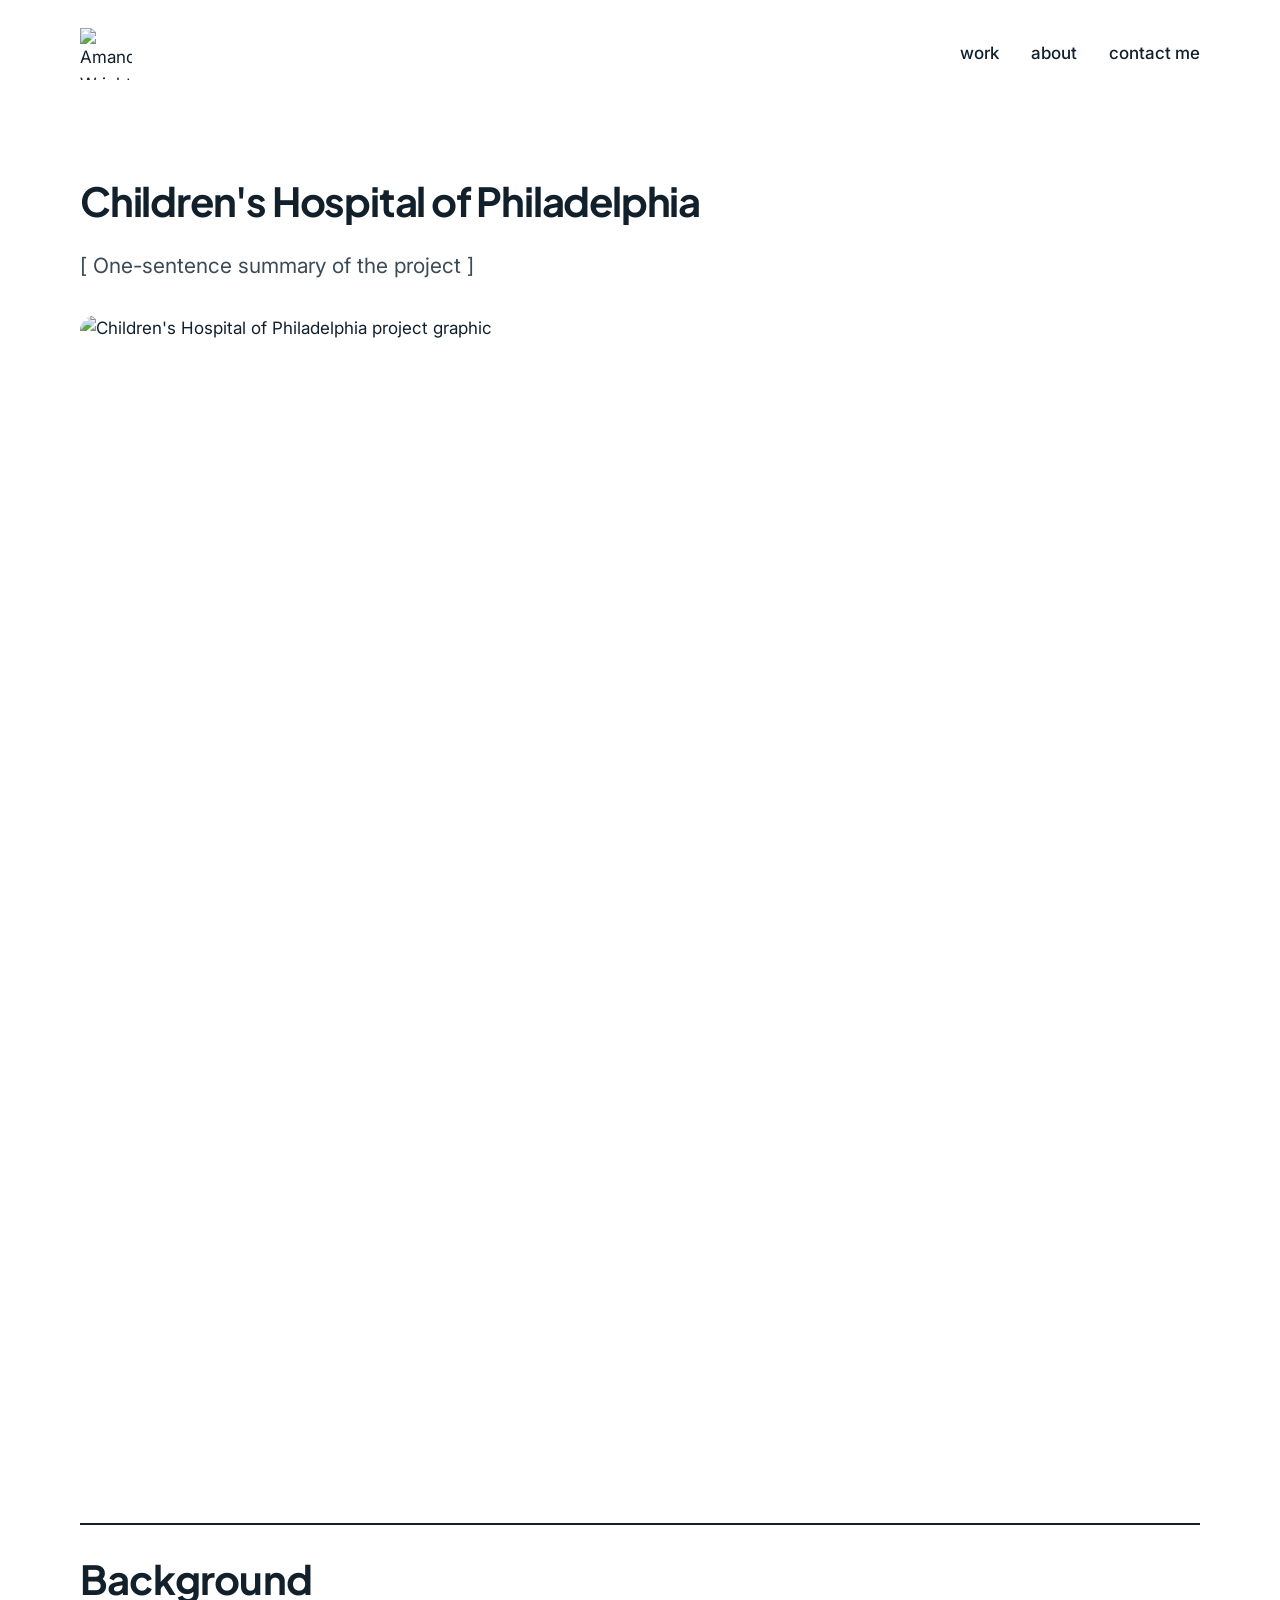
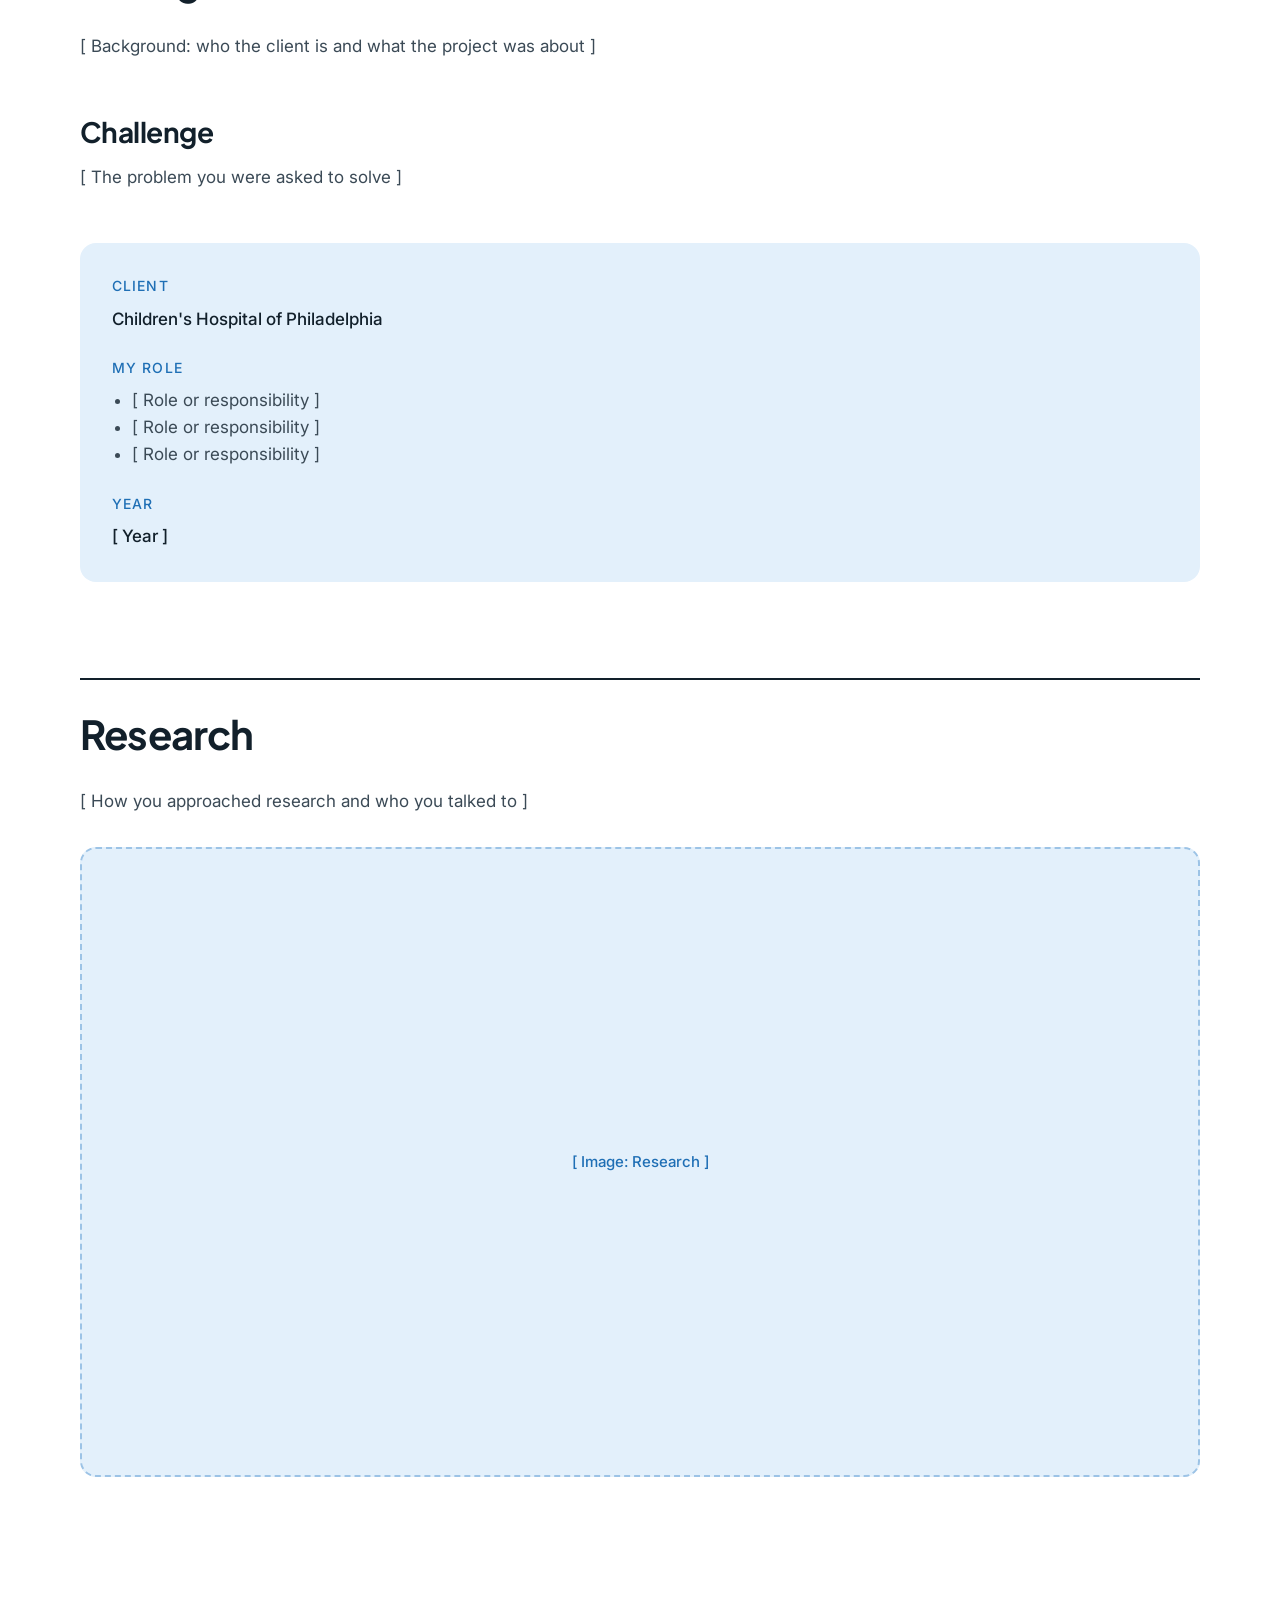
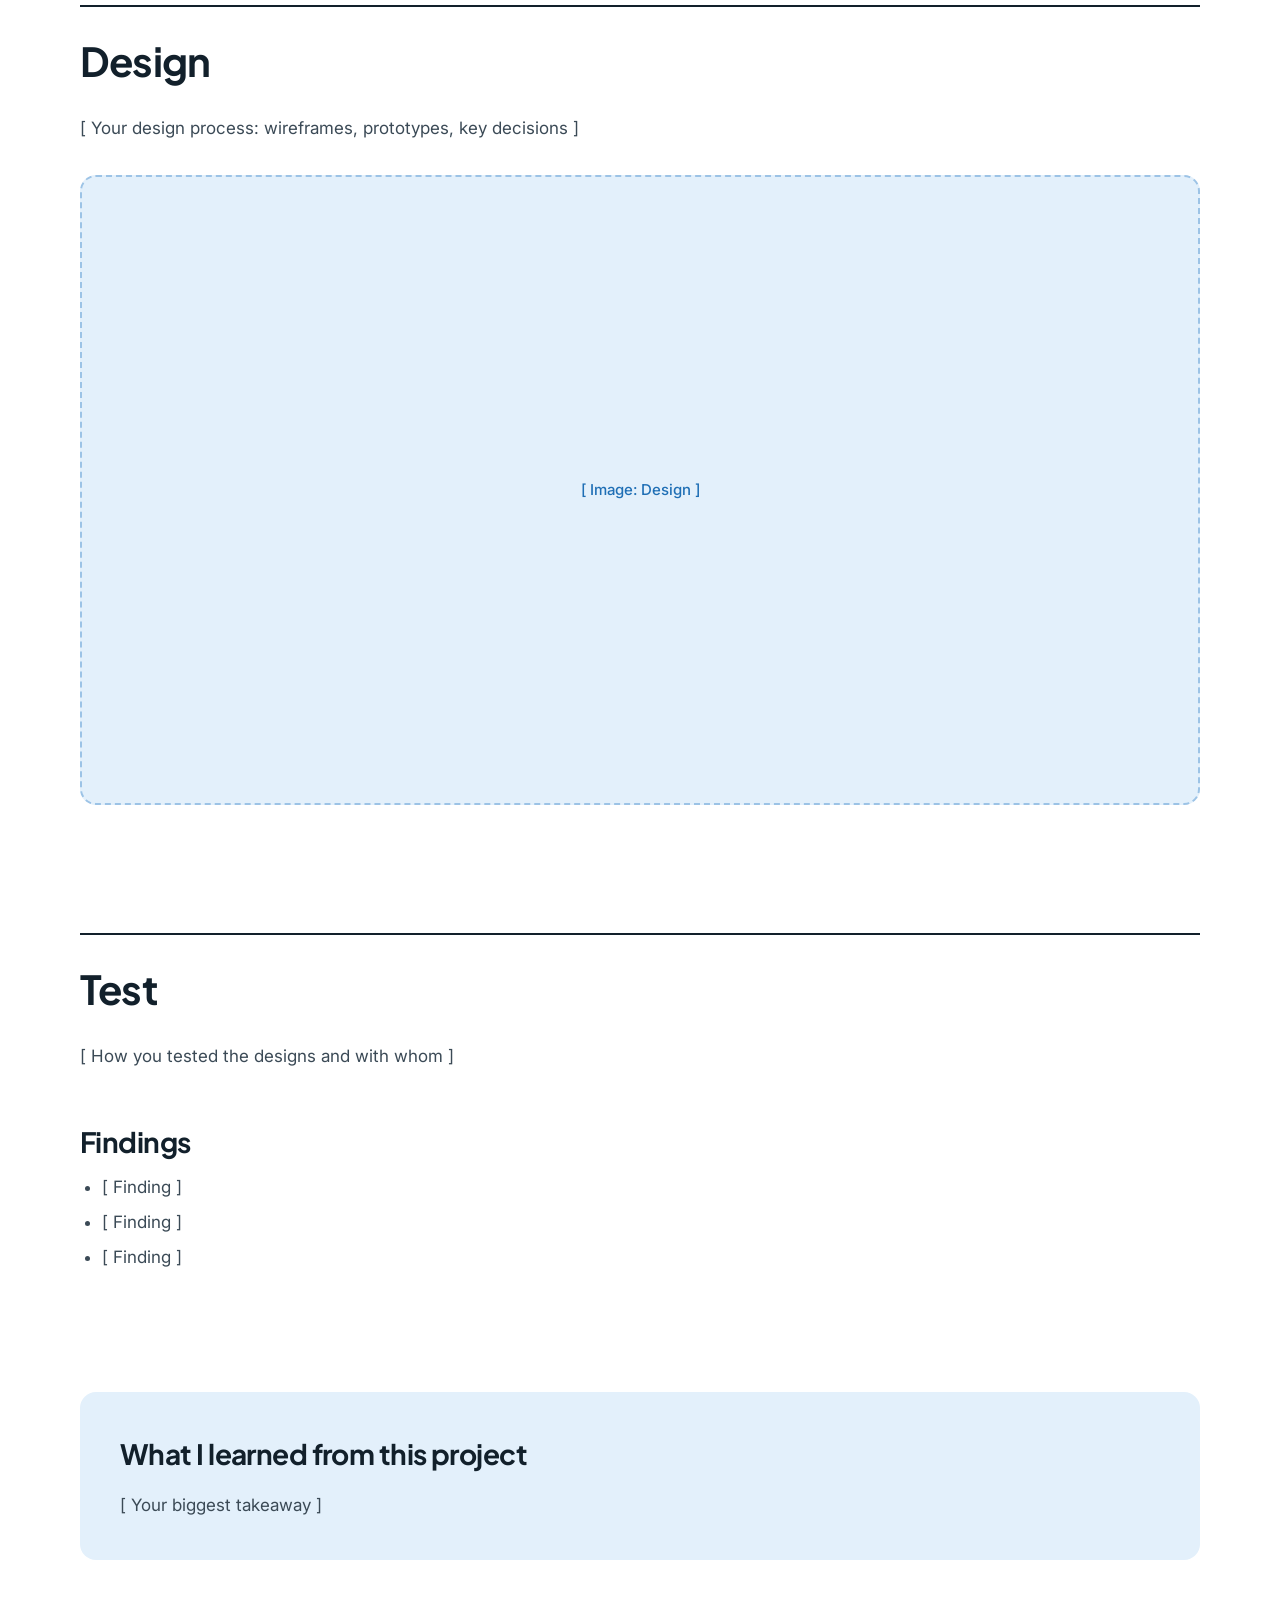
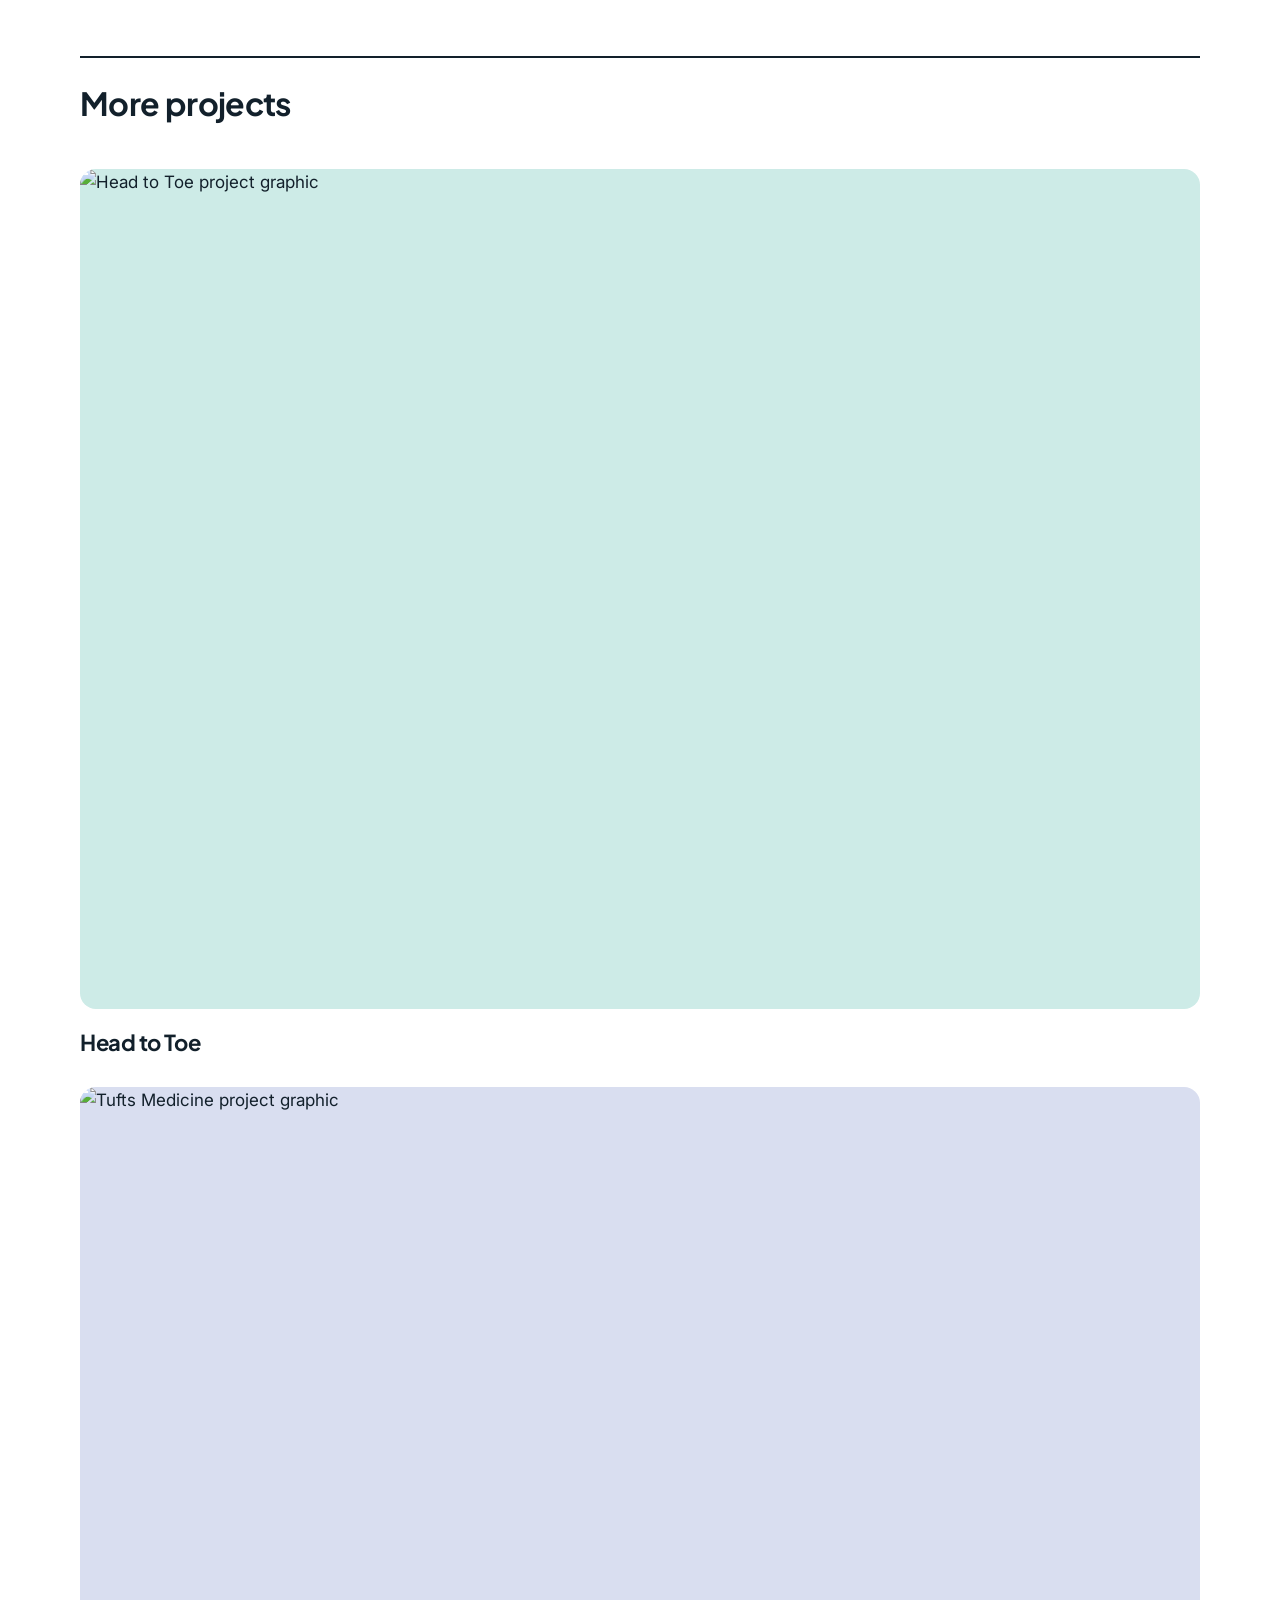
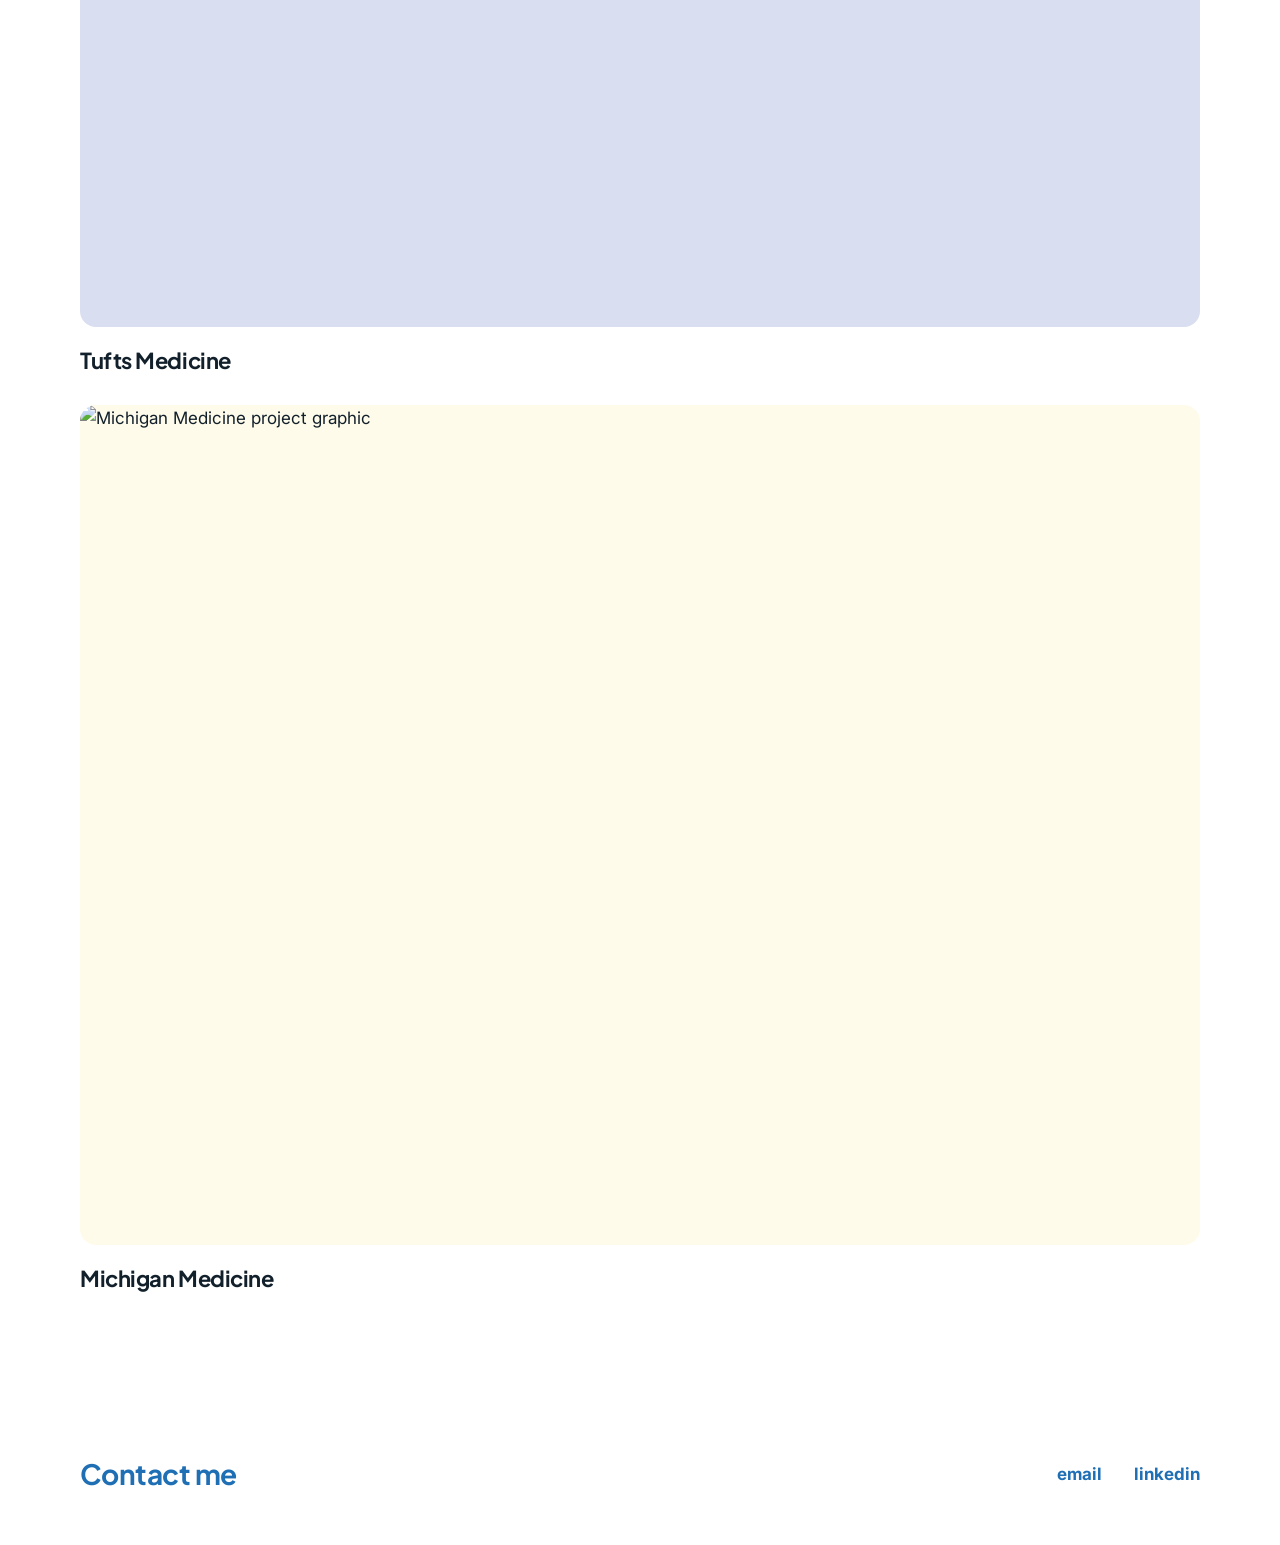
==== children-hospital-of-philadelphia.html @ 38ee19c8 "Add files via upload" ====
<!doctype html>
<html lang="en">
<head>
<meta charset="utf-8">
<meta name="viewport" content="width=device-width, initial-scale=1">
<title>Children's Hospital of Philadelphia | Amanda Wright</title>
<link rel="preconnect" href="https://fonts.googleapis.com">
<link rel="preconnect" href="https://fonts.gstatic.com" crossorigin>
<link href="https://fonts.googleapis.com/css2?family=Plus+Jakarta+Sans:wght@500;700&amp;family=Inter:wght@400;500&amp;display=swap" rel="stylesheet">
<link rel="stylesheet" href="styles.css">
</head>
<body>
<div class="site">

<header class="pad" style="max-width:1200px;margin:0 auto;padding:28px 40px;box-sizing:border-box">
<div class="nav-row" style="display:flex;align-items:center;justify-content:space-between;gap:24px">
<a href="index.html" aria-label="Amanda Wright, home" style="display:inline-flex"><img src="images/27132ba17606718ee2338d03e7298d8b.png" alt="Amanda Wright" width="256" height="256" style="display:block;width:52px;height:52px"></a>
<nav style="display:flex;align-items:center;gap:32px">
<a class="nav-link" href="work.html" style="font-weight:500">work</a>
<a class="nav-link" href="about.html" style="font-weight:500">about</a>
<a class="nav-link" href="#contact" style="font-weight:500">contact me</a>
</nav>
</div>
</header>

<section class="pad" style="max-width:1200px;margin:0 auto;padding:72px 40px 88px;box-sizing:border-box">
<div class="hero-grid">
<div>
<h1 class="hero-title" style="color:#12202B;margin:0 0 28px;font-family:'Plus Jakarta Sans',sans-serif;font-weight:700;font-size:64px;line-height:1.05;letter-spacing:-0.03em">Children&#39;s Hospital of Philadelphia</h1>
<p style="margin:0;max-width:560px;font-size:21px;line-height:1.55;color:#3B4A56">[ One-sentence summary of the project ]</p>
</div>
<div style="aspect-ratio:1/1;border-radius:16px;overflow:hidden"><img src="images/a21a5320c0ee7712cffe1b8eefae8fce.png" alt="Children's Hospital of Philadelphia project graphic" width="1200" height="1200" style="display:block;width:100%;height:100%;object-fit:cover"></div>
</div>
</section>

<section class="pad" style="max-width:1200px;margin:0 auto;padding:0 40px 96px;box-sizing:border-box">
<div style="border-top:2px solid #12202B;padding-top:32px">
<div class="two-col">
<div>
<h2 class="h2">Background</h2>
<p class="body">[ Background: who the client is and what the project was about ]</p>
<h3 class="h3">Challenge</h3>
<p class="body">[ The problem you were asked to solve ]</p>
</div>
<aside style="background:#E3F0FB;border-radius:16px;padding:32px;box-sizing:border-box">
<p class="label">Client</p>
<p style="margin:0 0 24px;font-weight:500">Children&#39;s Hospital of Philadelphia</p>
<p class="label">My role</p>
<ul style="margin:0 0 24px;padding-left:20px;color:#3B4A56">
<li>[ Role or responsibility ]</li>
<li>[ Role or responsibility ]</li>
<li>[ Role or responsibility ]</li>
</ul>
<p class="label">Year</p>
<p style="margin:0;font-weight:500">[ Year ]</p>
</aside>
</div>
</div>
</section>

<section class="pad" style="max-width:1200px;margin:0 auto;padding:0 40px 96px;box-sizing:border-box">
<div style="border-top:2px solid #12202B;padding-top:32px">
<h2 class="h2">Research</h2>
<p class="body">[ How you approached research and who you talked to ]</p>
<div class="ph" style="aspect-ratio:16/9">[ Image: Research ]</div>
</div>
</section>

<section class="pad" style="max-width:1200px;margin:0 auto;padding:0 40px 96px;box-sizing:border-box">
<div style="border-top:2px solid #12202B;padding-top:32px">
<h2 class="h2">Design</h2>
<p class="body">[ Your design process: wireframes, prototypes, key decisions ]</p>
<div class="ph" style="aspect-ratio:16/9">[ Image: Design ]</div>
</div>
</section>

<section class="pad" style="max-width:1200px;margin:0 auto;padding:0 40px 96px;box-sizing:border-box">
<div style="border-top:2px solid #12202B;padding-top:32px">
<h2 class="h2">Test</h2>
<p class="body">[ How you tested the designs and with whom ]</p>
<h3 class="h3">Findings</h3>
<ul class="list">
<li>[ Finding ]</li>
<li>[ Finding ]</li>
<li>[ Finding ]</li>
</ul>
</div>
</section>

<section class="pad" style="max-width:1200px;margin:0 auto;padding:0 40px 96px;box-sizing:border-box">
<div style="background:#E3F0FB;border-radius:16px;padding:40px;box-sizing:border-box">
<h2 style="margin:0 0 16px;font-family:'Plus Jakarta Sans',sans-serif;font-weight:700;font-size:28px;letter-spacing:-0.02em">What I learned from this project</h2>
<p style="margin:0;max-width:820px;color:#3B4A56">[ Your biggest takeaway ]</p>
</div>
</section>

<section class="pad" style="max-width:1200px;margin:0 auto;padding:0 40px 112px;box-sizing:border-box">
<div style="border-top:2px solid #12202B;padding-top:20px;margin-bottom:40px">
<h2 style="margin:0;font-family:'Plus Jakarta Sans',sans-serif;font-weight:700;font-size:32px;letter-spacing:-0.02em">More projects</h2>
</div>
<div class="more-grid">
<a class="card" href="head-to-toe.html" style="display:block">
<div class="card-media" style="aspect-ratio:4/3;background:#CDEBE7;border-radius:16px;overflow:hidden"><img src="images/f73c193afb4509d86936e37b6c3ac87d.png" alt="Head to Toe project graphic" width="1200" height="1200" style="display:block;width:100%;height:100%;object-fit:contain"></div>
<h3 class="card-title" style="margin:20px 0 0;font-family:'Plus Jakarta Sans',sans-serif;font-weight:700;font-size:22px;line-height:1.2;letter-spacing:-0.02em">Head to Toe</h3>
</a>
<a class="card" href="tufts-medicine.html" style="display:block">
<div class="card-media" style="aspect-ratio:4/3;background:#D9DEF0;border-radius:16px;overflow:hidden"><img src="images/75936665af127f175562d0f6b57b8d2f.png" alt="Tufts Medicine project graphic" width="1200" height="1200" style="display:block;width:100%;height:100%;object-fit:contain"></div>
<h3 class="card-title" style="margin:20px 0 0;font-family:'Plus Jakarta Sans',sans-serif;font-weight:700;font-size:22px;line-height:1.2;letter-spacing:-0.02em">Tufts Medicine</h3>
</a>
<a class="card" href="michigan-medicine.html" style="display:block">
<div class="card-media" style="aspect-ratio:4/3;background:#FFFBEA;border-radius:16px;overflow:hidden"><img src="images/0a3b27de3cef2053ec0826f7de58956c.png" alt="Michigan Medicine project graphic" width="1200" height="1200" style="display:block;width:100%;height:100%;object-fit:contain"></div>
<h3 class="card-title" style="margin:20px 0 0;font-family:'Plus Jakarta Sans',sans-serif;font-weight:700;font-size:22px;line-height:1.2;letter-spacing:-0.02em">Michigan Medicine</h3>
</a>
</div>
</section>

<footer id="contact" style="background:#FFFFFF;color:#1F6FB5">
<div class="pad" style="max-width:1200px;margin:0 auto;padding:48px 40px;box-sizing:border-box;display:flex;flex-wrap:wrap;align-items:center;justify-content:space-between;gap:24px">
<h2 style="margin:0;font-family:'Plus Jakarta Sans',sans-serif;font-weight:700;font-size:28px;letter-spacing:-0.02em">Contact me</h2>
<div style="display:flex;gap:32px">
<a class="nav-link" href="mailto:mandakwright@gmail.com" style="font-weight:700">email</a>
<a class="nav-link" href="https://www.linkedin.com/in/amandauxdesign/" target="_blank" rel="noopener noreferrer" style="font-weight:700">linkedin</a>
</div>
</div>
</footer>

</div>
</body>
</html>
---- styles.css ----
body{margin:0}
a{color:inherit;text-decoration:none}
.nav-link:hover{text-decoration:underline;text-underline-offset:6px}
.btn:hover{background:#12202B;color:#FFFFFF !important}
.work-grid{display:grid;grid-template-columns:repeat(2,minmax(0,1fr));gap:72px 48px}
.card:hover .card-title{text-decoration:underline;text-underline-offset:6px}
.card:hover .card-media{transform:translateY(-4px)}
.card-media{transition:transform .2s ease}
.about-grid{display:grid;grid-template-columns:minmax(0,5fr) minmax(0,6fr);gap:64px;align-items:center}
@media (max-width:760px){
.work-grid{grid-template-columns:minmax(0,1fr);gap:56px}
.about-grid{grid-template-columns:minmax(0,1fr);gap:32px}
.hero-title{font-size:44px !important}
.pad{padding-left:16px !important;padding-right:16px !important}
.nav-row{flex-wrap:wrap;gap:16px}
}
.hero-grid{display:grid;grid-template-columns:minmax(0,6fr) minmax(0,5fr);gap:64px;align-items:center}
.two-col{display:grid;grid-template-columns:minmax(0,2fr) minmax(0,1fr);gap:64px;align-items:start}
.more-grid{display:grid;grid-template-columns:repeat(3,minmax(0,1fr));gap:32px}
.h2{margin:0 0 32px;font-family:'Plus Jakarta Sans',sans-serif;font-weight:700;font-size:40px;line-height:1.1;letter-spacing:-0.02em}
.h3{margin:56px 0 16px;font-family:'Plus Jakarta Sans',sans-serif;font-weight:700;font-size:28px;line-height:1.15;letter-spacing:-0.02em}
.label{margin:0 0 8px;font-weight:500;color:#1F6FB5;letter-spacing:0.08em;text-transform:uppercase;font-size:14px}
.body{margin:0 0 20px;color:#3B4A56;max-width:720px}
.list{margin:0 0 24px;padding-left:22px;color:#3B4A56;max-width:720px}
.list li{margin:0 0 8px}
.ph{background:#E3F0FB;border:2px dashed #9CC3E6;border-radius:16px;display:flex;align-items:center;justify-content:center;text-align:center;padding:24px;box-sizing:border-box;color:#1F6FB5;font-size:15px;font-weight:500;margin:32px 0}
.hero-grid,.two-col{grid-template-columns:minmax(0,1fr);gap:32px}
.more-grid{grid-template-columns:minmax(0,1fr)}
.hero-title{font-size:40px !important}
.story-grid{display:grid;grid-template-columns:minmax(0,5fr) minmax(0,6fr);gap:64px;align-items:start}
.client-grid{display:grid;grid-template-columns:repeat(4,minmax(0,1fr));gap:32px}
.client-grid .ph{margin:0;aspect-ratio:3/2}
.client-name{margin:12px 0 0;font-family:'Plus Jakarta Sans',sans-serif;font-weight:700;font-size:18px;line-height:1.25;letter-spacing:-0.01em}
@media (max-width:760px){.client-grid{grid-template-columns:repeat(2,minmax(0,1fr));gap:24px}}
.tl{display:grid;grid-template-columns:200px minmax(0,1fr);gap:32px;padding:24px 0;border-top:1px solid #D5DDE3}
.tl:last-child{border-bottom:1px solid #D5DDE3}
.story-grid{grid-template-columns:minmax(0,1fr);gap:32px}
.tl{grid-template-columns:minmax(0,1fr);gap:4px}
.h4{margin:32px 0 12px;font-family:'Plus Jakarta Sans',sans-serif;font-weight:700;font-size:20px;line-height:1.2;letter-spacing:-0.01em}
.mission-grid{grid-template-columns:minmax(0,1fr) !important}
.show{position:relative;margin:32px 0}
.show input{position:absolute;opacity:0;pointer-events:none}
.arr{position:absolute;top:50%;transform:translateY(-50%);width:44px;height:44px;border-radius:50%;background:#fff;border:1px solid #CBD5DC;display:flex;align-items:center;justify-content:center;cursor:pointer;color:#12202B;z-index:2}
.arr:hover{background:#E3F0FB;border-color:#9CC3E6}
.arr-l{left:12px}
.arr-r{right:12px}
.slide{display:none;box-sizing:border-box}
#ts1:checked ~ .slides .s1,#ts2:checked ~ .slides .s2,#ts3:checked ~ .slides .s3,#ts4:checked ~ .slides .s4{display:block}
.slide-frame{position:relative;aspect-ratio:4/3;background:transparent;border-radius:16px;display:flex;align-items:center;justify-content:center;overflow:hidden}
.slide-frame img{display:block;max-width:100%;max-height:100%;width:auto;height:auto;object-fit:contain}
.slide-cap{margin:12px 0 0;display:flex;justify-content:space-between;color:#3B4A56;font-weight:500;font-size:15px}
.wire-grid{display:grid;grid-template-columns:repeat(2,minmax(0,1fr));gap:32px;margin:32px 0;max-width:720px}
.phone-grid{display:grid;grid-template-columns:repeat(4,minmax(0,1fr));gap:24px;margin:32px 0}
.ph-phone{background:#E3F0FB;border:2px dashed #9CC3E6;border-radius:16px;display:flex;align-items:center;justify-content:center;text-align:center;padding:12px;box-sizing:border-box;color:#1F6FB5;font-size:14px;font-weight:500;aspect-ratio:9/19}
.phone-grid{grid-template-columns:repeat(2,minmax(0,1fr))}
.intro-grid{display:grid;grid-template-columns:minmax(0,2fr) minmax(0,1fr);gap:64px;align-items:start}
.test-grid{display:grid;grid-template-columns:repeat(3,minmax(0,1fr));gap:24px}
.list{margin:0 0 24px;padding-left:22px;color:#3B4A56}
.hero-grid,.intro-grid,.two-col{grid-template-columns:minmax(0,1fr);gap:32px}
.test-grid,.more-grid{grid-template-columns:minmax(0,1fr)}
.audience-grid{grid-template-columns:repeat(2,minmax(0,1fr)) !important}
.units-grid{grid-template-columns:minmax(0,1fr) !important}
.site{color:#12202B;font-family:'Inter',sans-serif;font-size:17px;line-height:1.6;background-color:#ffffff}
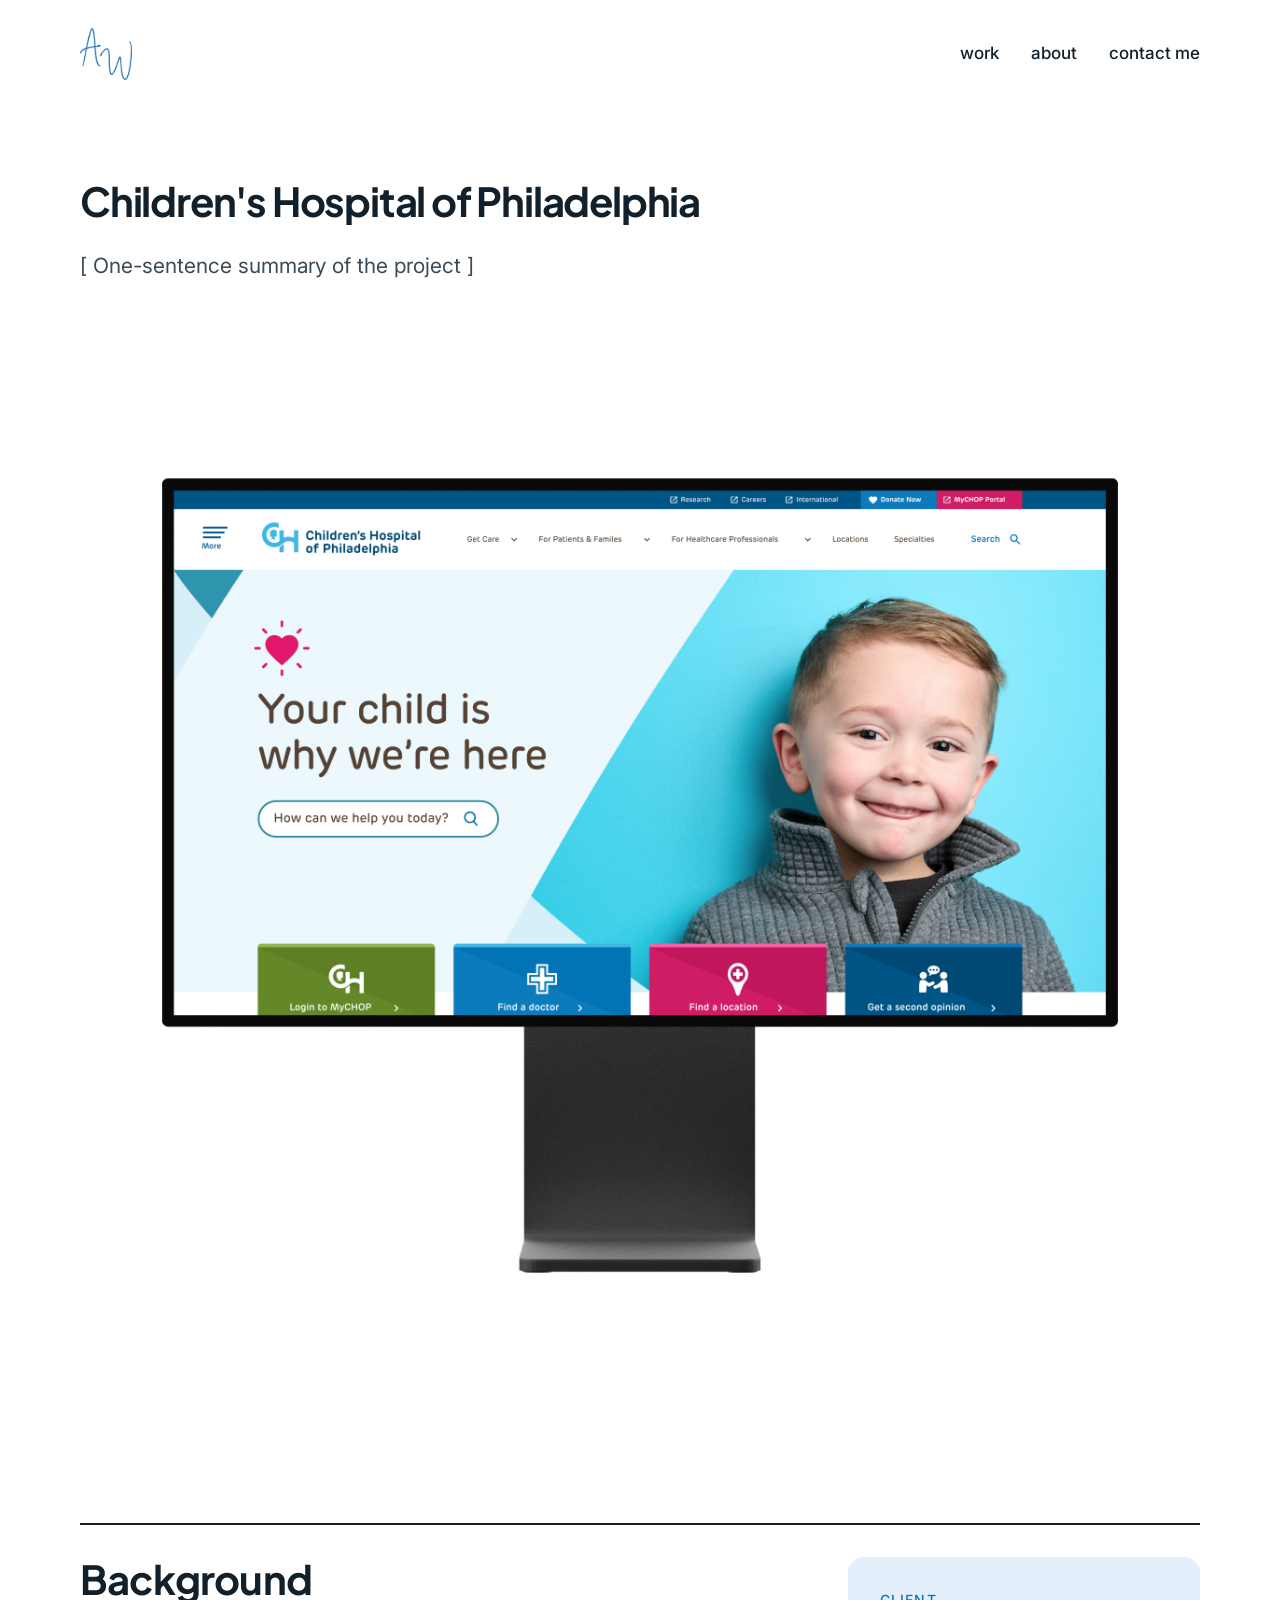
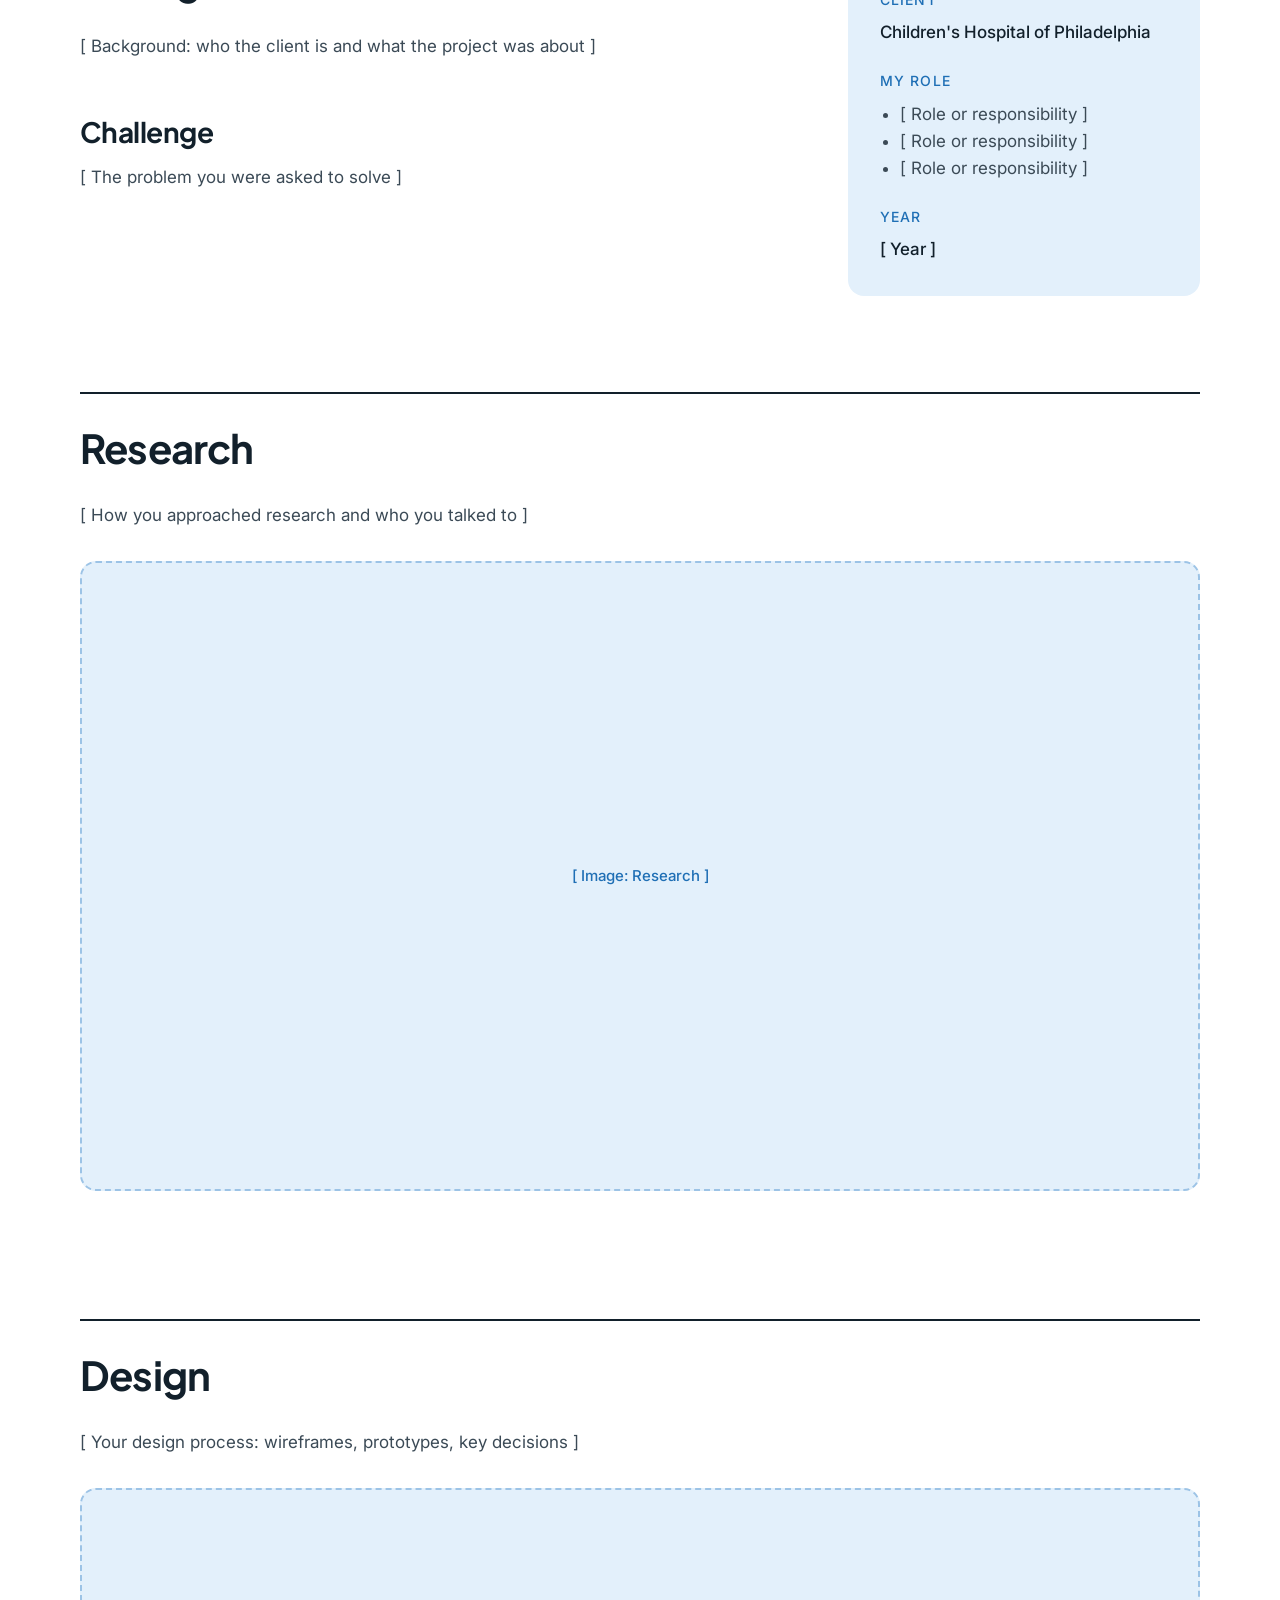
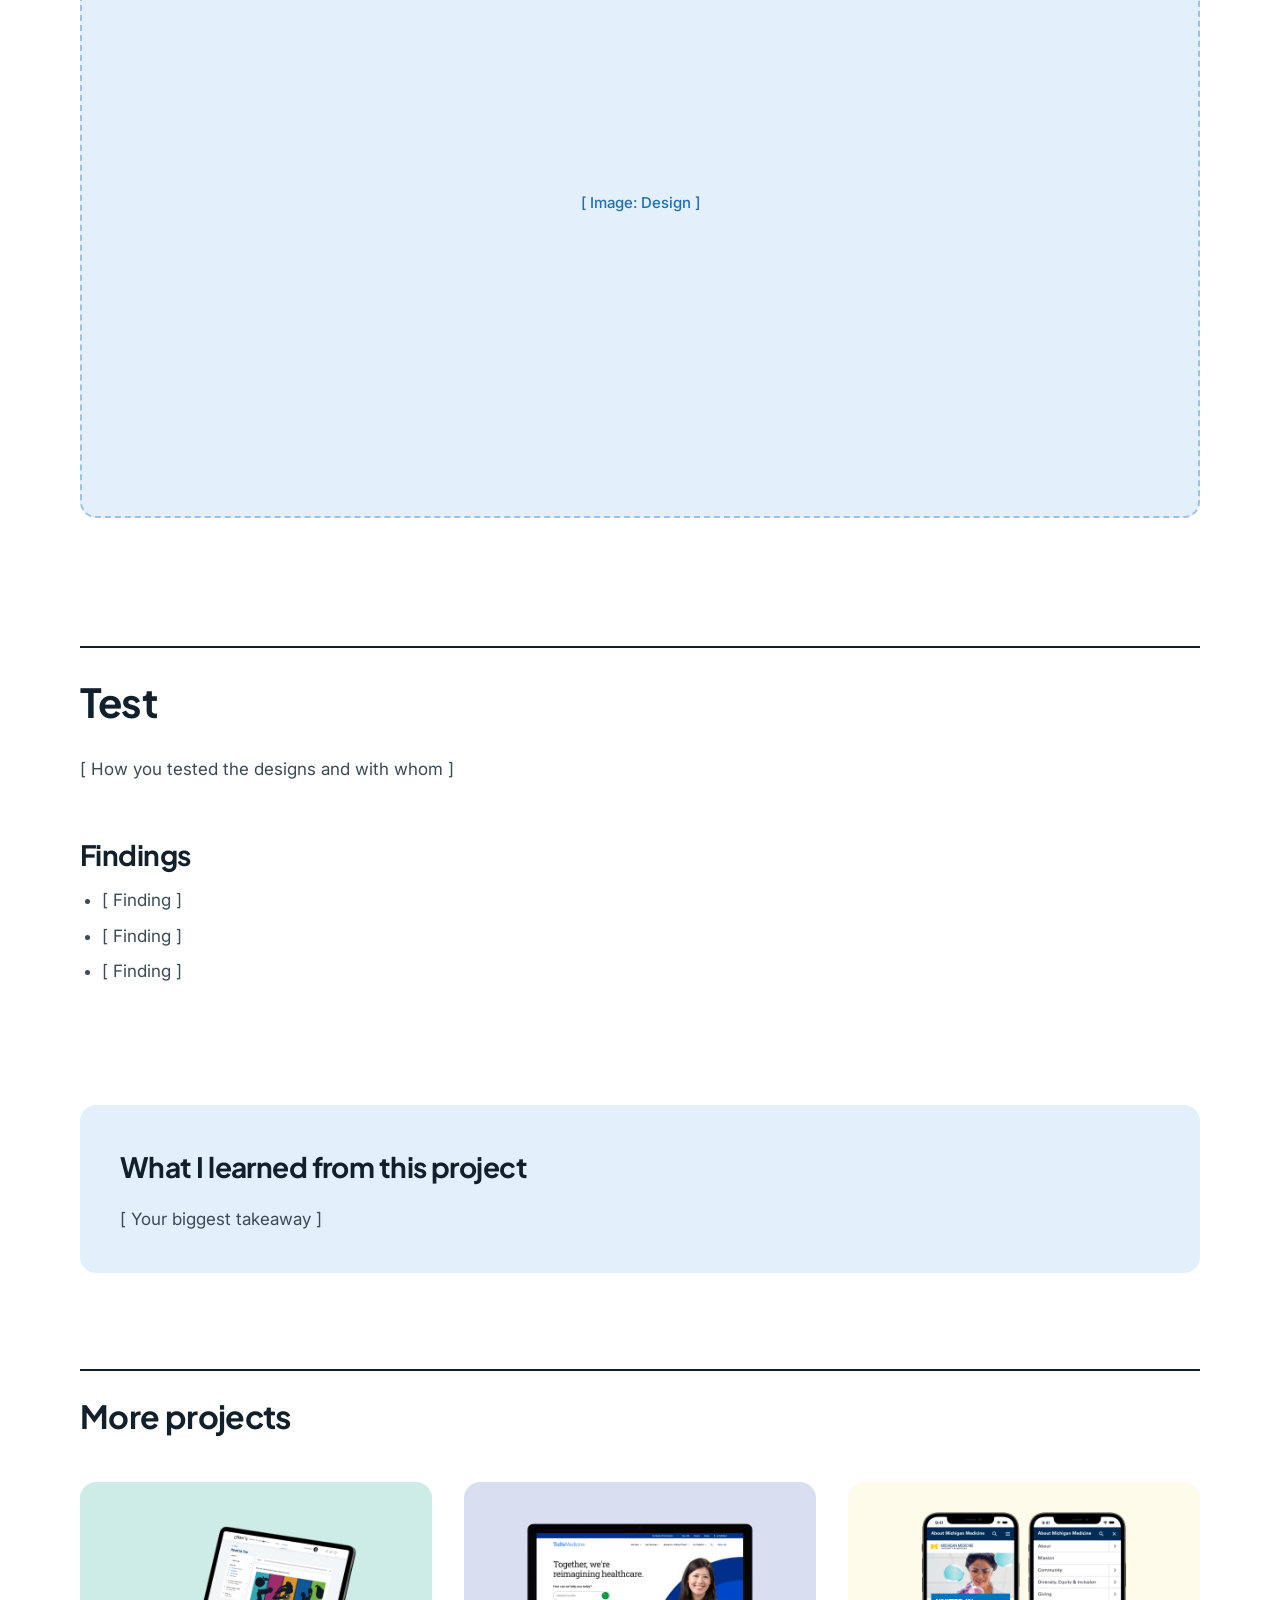
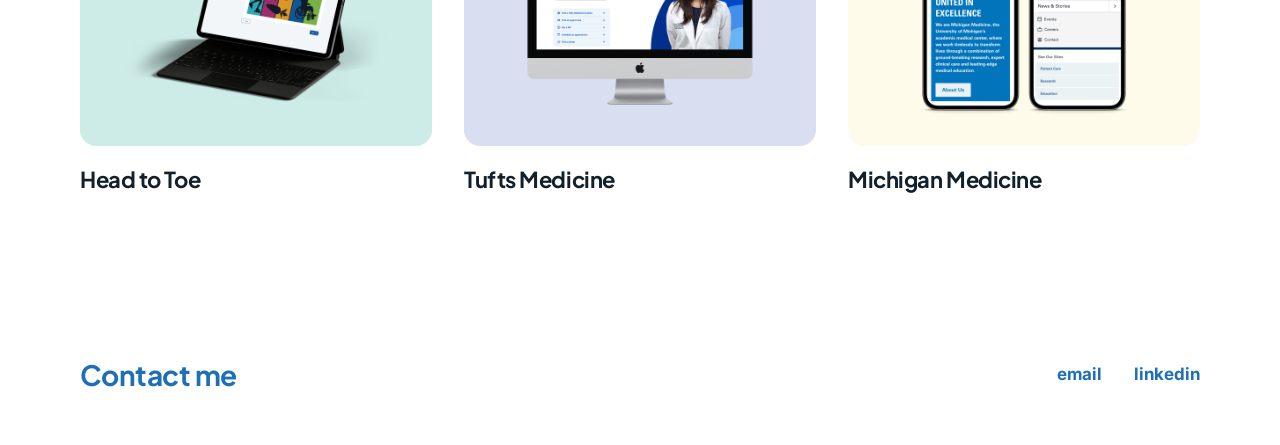
==== commit 288bb4bc: "Add files via upload" ====
--- a/children-hospital-of-philadelphia.html
+++ b/children-hospital-of-philadelphia.html
@@ -90,7 +90,7 @@
 <section class="pad" style="max-width:1200px;margin:0 auto;padding:0 40px 96px;box-sizing:border-box">
 <div style="background:#E3F0FB;border-radius:16px;padding:40px;box-sizing:border-box">
 <h2 style="margin:0 0 16px;font-family:'Plus Jakarta Sans',sans-serif;font-weight:700;font-size:28px;letter-spacing:-0.02em">What I learned from this project</h2>
-<p style="margin:0;max-width:820px;color:#3B4A56">[ Your biggest takeaway ]</p>
+<p style="margin:0;color:#3B4A56">[ Your biggest takeaway ]</p>
 </div>
 </section>
 
--- a/styles.css
+++ b/styles.css
@@ -24,8 +24,7 @@
 .list{margin:0 0 24px;padding-left:22px;color:#3B4A56;max-width:720px}
 .list li{margin:0 0 8px}
 .ph{background:#E3F0FB;border:2px dashed #9CC3E6;border-radius:16px;display:flex;align-items:center;justify-content:center;text-align:center;padding:24px;box-sizing:border-box;color:#1F6FB5;font-size:15px;font-weight:500;margin:32px 0}
-.hero-grid,.two-col{grid-template-columns:minmax(0,1fr);gap:32px}
-.more-grid{grid-template-columns:minmax(0,1fr)}
+.hero-grid{grid-template-columns:minmax(0,1fr);gap:32px}
 .hero-title{font-size:40px !important}
 .story-grid{display:grid;grid-template-columns:minmax(0,5fr) minmax(0,6fr);gap:64px;align-items:start}
 .client-grid{display:grid;grid-template-columns:repeat(4,minmax(0,1fr));gap:32px}
@@ -37,13 +36,12 @@
 .story-grid{grid-template-columns:minmax(0,1fr);gap:32px}
 .tl{grid-template-columns:minmax(0,1fr);gap:4px}
 .h4{margin:32px 0 12px;font-family:'Plus Jakarta Sans',sans-serif;font-weight:700;font-size:20px;line-height:1.2;letter-spacing:-0.01em}
-.mission-grid{grid-template-columns:minmax(0,1fr) !important}
+@media (max-width:760px){.mission-grid{grid-template-columns:minmax(0,1fr) !important}}
 .show{position:relative;margin:32px 0}
 .show input{position:absolute;opacity:0;pointer-events:none}
-.arr{position:absolute;top:50%;transform:translateY(-50%);width:44px;height:44px;border-radius:50%;background:#fff;border:1px solid #CBD5DC;display:flex;align-items:center;justify-content:center;cursor:pointer;color:#12202B;z-index:2}
+.slide-nav{display:flex;justify-content:flex-end;gap:8px;margin-top:12px}
+.arr{width:44px;height:44px;border-radius:50%;background:#fff;border:1px solid #CBD5DC;display:flex;align-items:center;justify-content:center;cursor:pointer;color:#12202B}
 .arr:hover{background:#E3F0FB;border-color:#9CC3E6}
-.arr-l{left:12px}
-.arr-r{right:12px}
 .slide{display:none;box-sizing:border-box}
 #ts1:checked ~ .slides .s1,#ts2:checked ~ .slides .s2,#ts3:checked ~ .slides .s3,#ts4:checked ~ .slides .s4{display:block}
 .slide-frame{position:relative;aspect-ratio:4/3;background:transparent;border-radius:16px;display:flex;align-items:center;justify-content:center;overflow:hidden}
@@ -52,12 +50,17 @@
 .wire-grid{display:grid;grid-template-columns:repeat(2,minmax(0,1fr));gap:32px;margin:32px 0;max-width:720px}
 .phone-grid{display:grid;grid-template-columns:repeat(4,minmax(0,1fr));gap:24px;margin:32px 0}
 .ph-phone{background:#E3F0FB;border:2px dashed #9CC3E6;border-radius:16px;display:flex;align-items:center;justify-content:center;text-align:center;padding:12px;box-sizing:border-box;color:#1F6FB5;font-size:14px;font-weight:500;aspect-ratio:9/19}
-.phone-grid{grid-template-columns:repeat(2,minmax(0,1fr))}
+@media (max-width:760px){.phone-grid{grid-template-columns:repeat(2,minmax(0,1fr))}}
 .intro-grid{display:grid;grid-template-columns:minmax(0,2fr) minmax(0,1fr);gap:64px;align-items:start}
 .test-grid{display:grid;grid-template-columns:repeat(3,minmax(0,1fr));gap:24px}
 .list{margin:0 0 24px;padding-left:22px;color:#3B4A56}
-.hero-grid,.intro-grid,.two-col{grid-template-columns:minmax(0,1fr);gap:32px}
-.test-grid,.more-grid{grid-template-columns:minmax(0,1fr)}
+.hero-grid{grid-template-columns:minmax(0,1fr);gap:32px}
+@media (max-width:760px){.intro-grid,.two-col{grid-template-columns:minmax(0,1fr);gap:32px}}
+.test-grid{grid-template-columns:minmax(0,1fr)}
 .audience-grid{grid-template-columns:repeat(2,minmax(0,1fr)) !important}
-.units-grid{grid-template-columns:minmax(0,1fr) !important}
+@media (max-width:1100px){.units-grid{grid-template-columns:minmax(0,1fr) !important}}
+@media (min-width:761px){
+.hero-grid.about-split{grid-template-columns:minmax(0,1fr) 320px;gap:64px}
+.story-grid.about-split{grid-template-columns:320px minmax(0,1fr);gap:64px}}
 .site{color:#12202B;font-family:'Inter',sans-serif;font-size:17px;line-height:1.6;background-color:#ffffff}
+@media (max-width:760px){.more-grid{grid-template-columns:minmax(0,1fr)}}
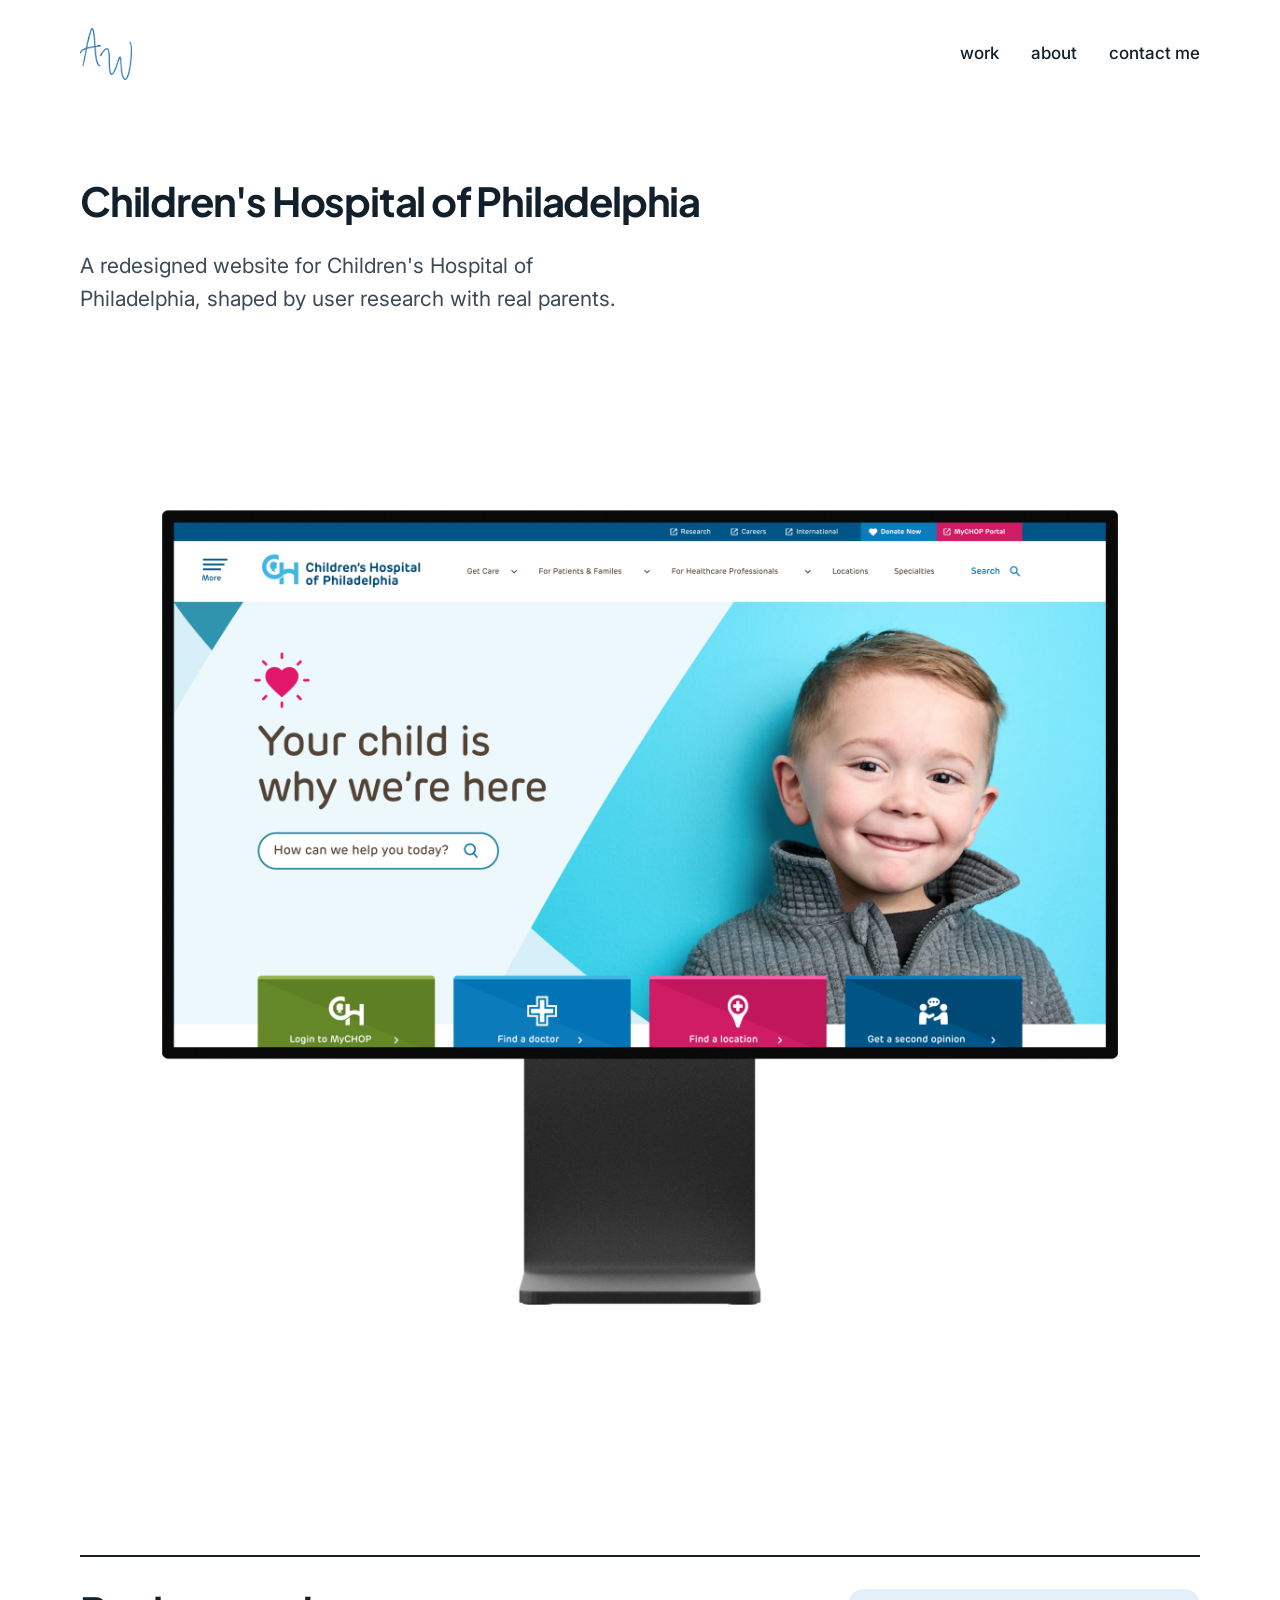
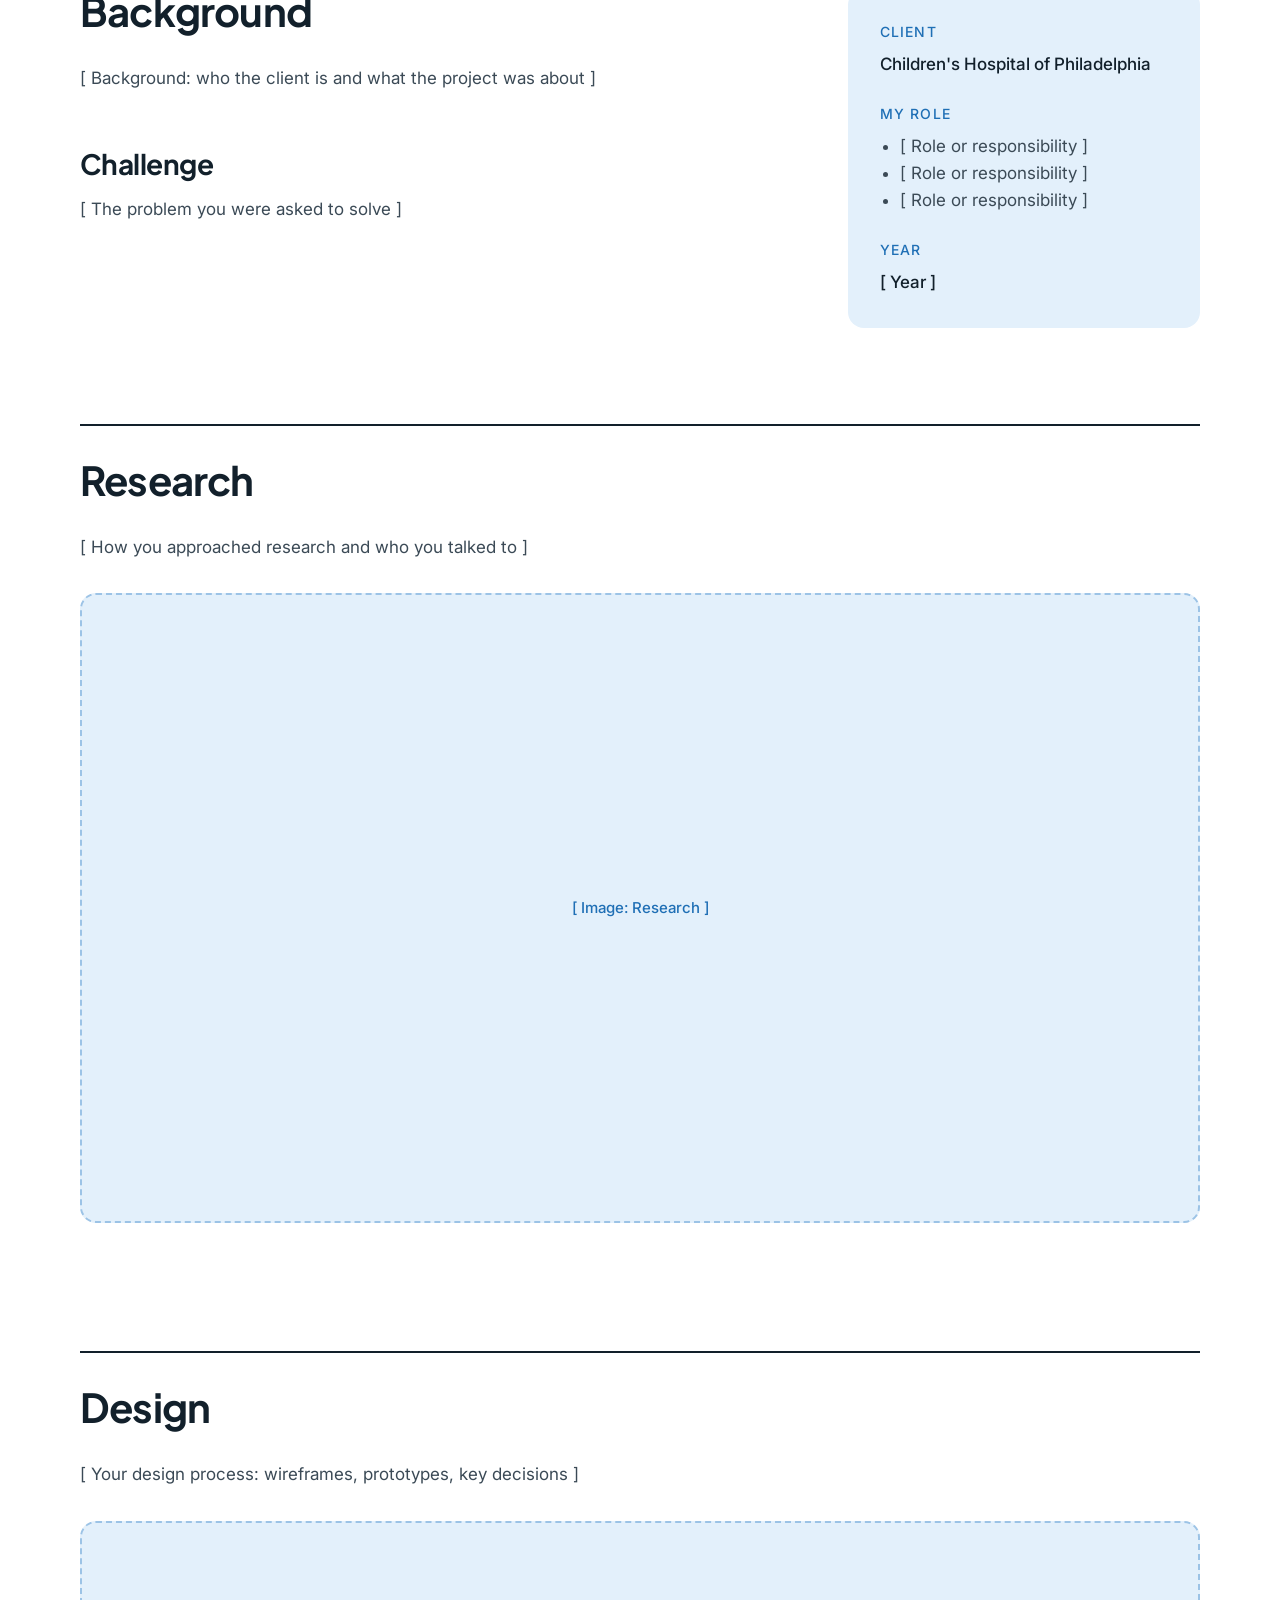
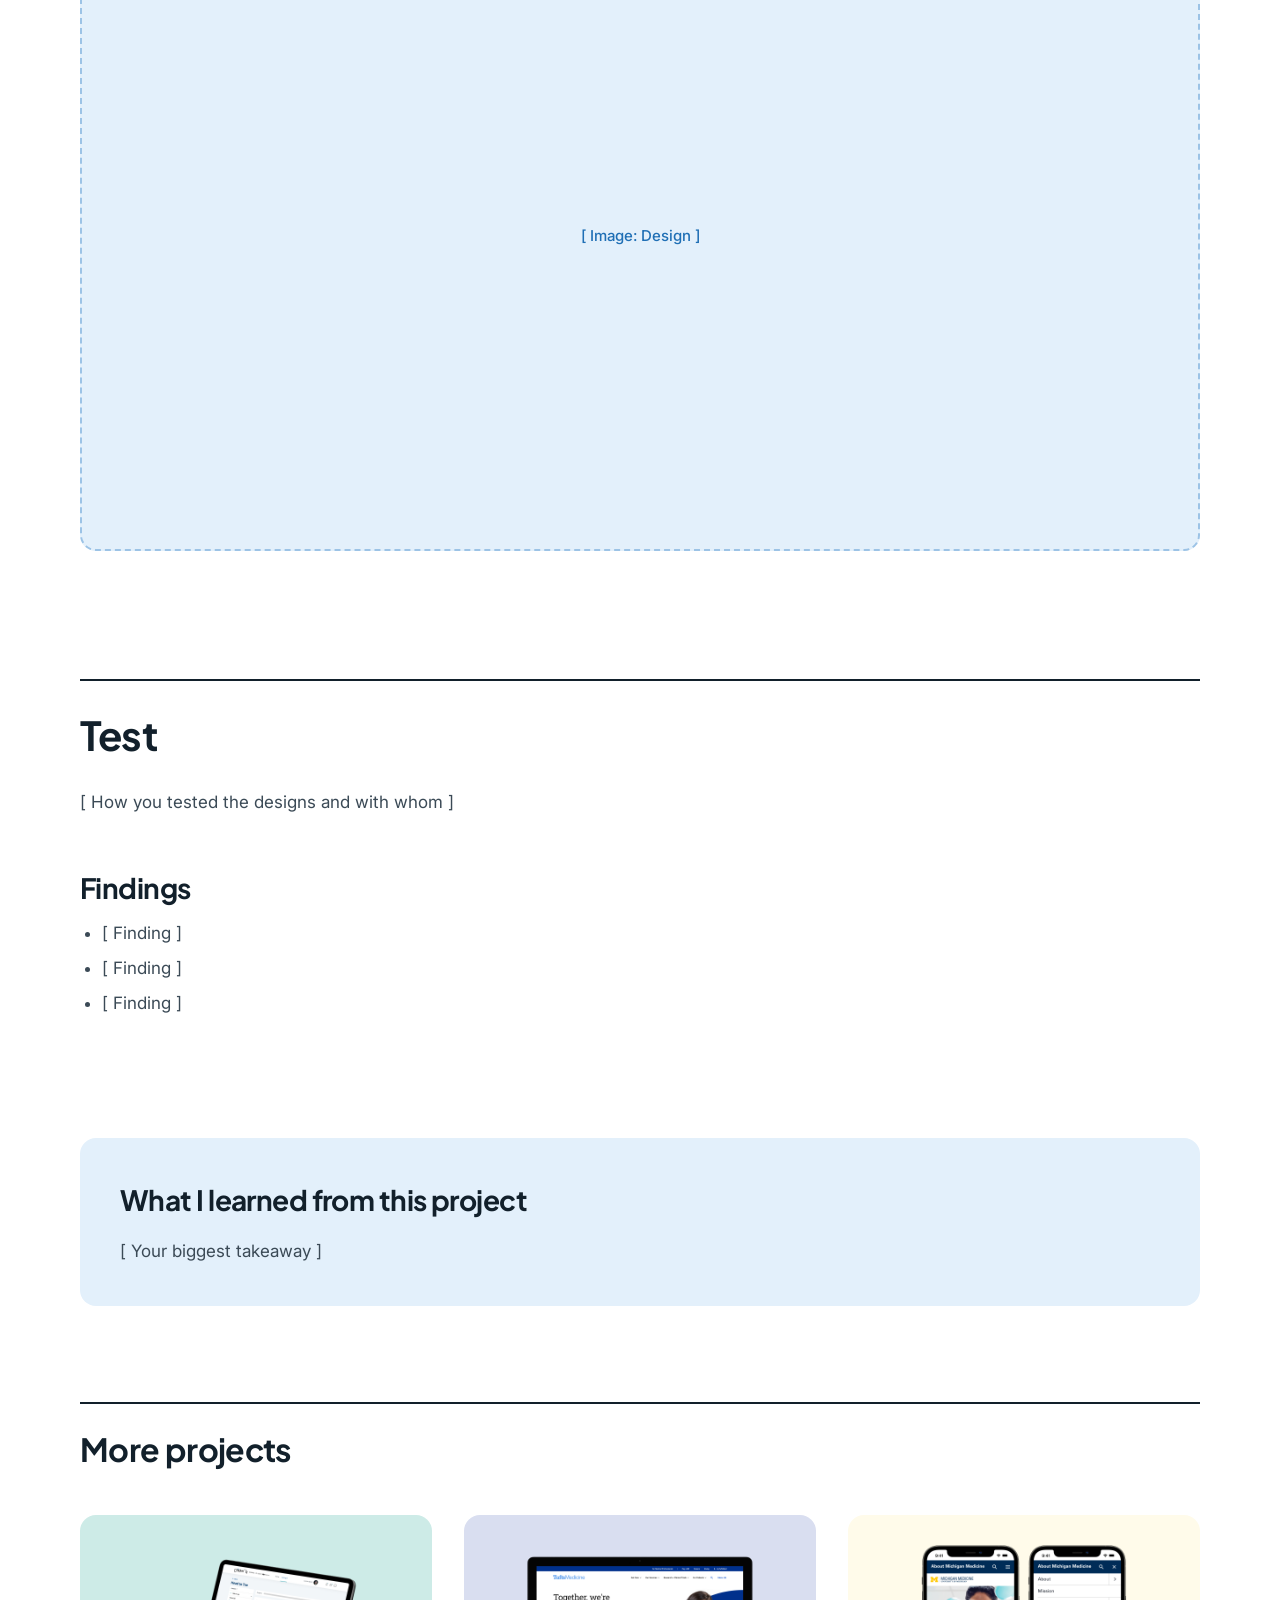
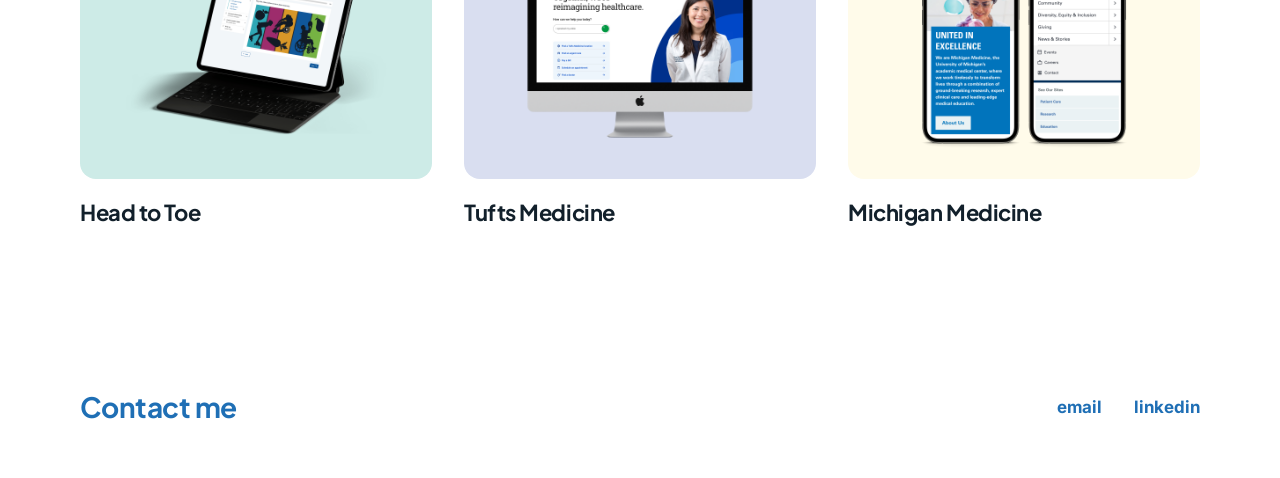
==== commit e8508fe6: "Use homepage descriptions on CHOP and Sutter Health pages Replace the hero summary placeholder on bo" ====
--- a/children-hospital-of-philadelphia.html
+++ b/children-hospital-of-philadelphia.html
@@ -27,7 +27,7 @@
 <div class="hero-grid">
 <div>
 <h1 class="hero-title" style="color:#12202B;margin:0 0 28px;font-family:'Plus Jakarta Sans',sans-serif;font-weight:700;font-size:64px;line-height:1.05;letter-spacing:-0.03em">Children&#39;s Hospital of Philadelphia</h1>
-<p style="margin:0;max-width:560px;font-size:21px;line-height:1.55;color:#3B4A56">[ One-sentence summary of the project ]</p>
+<p style="margin:0;max-width:560px;font-size:21px;line-height:1.55;color:#3B4A56">A redesigned website for Children&#39;s Hospital of Philadelphia, shaped by user research with real parents.</p>
 </div>
 <div style="aspect-ratio:1/1;border-radius:16px;overflow:hidden"><img src="images/a21a5320c0ee7712cffe1b8eefae8fce.png" alt="Children's Hospital of Philadelphia project graphic" width="1200" height="1200" style="display:block;width:100%;height:100%;object-fit:cover"></div>
 </div>
